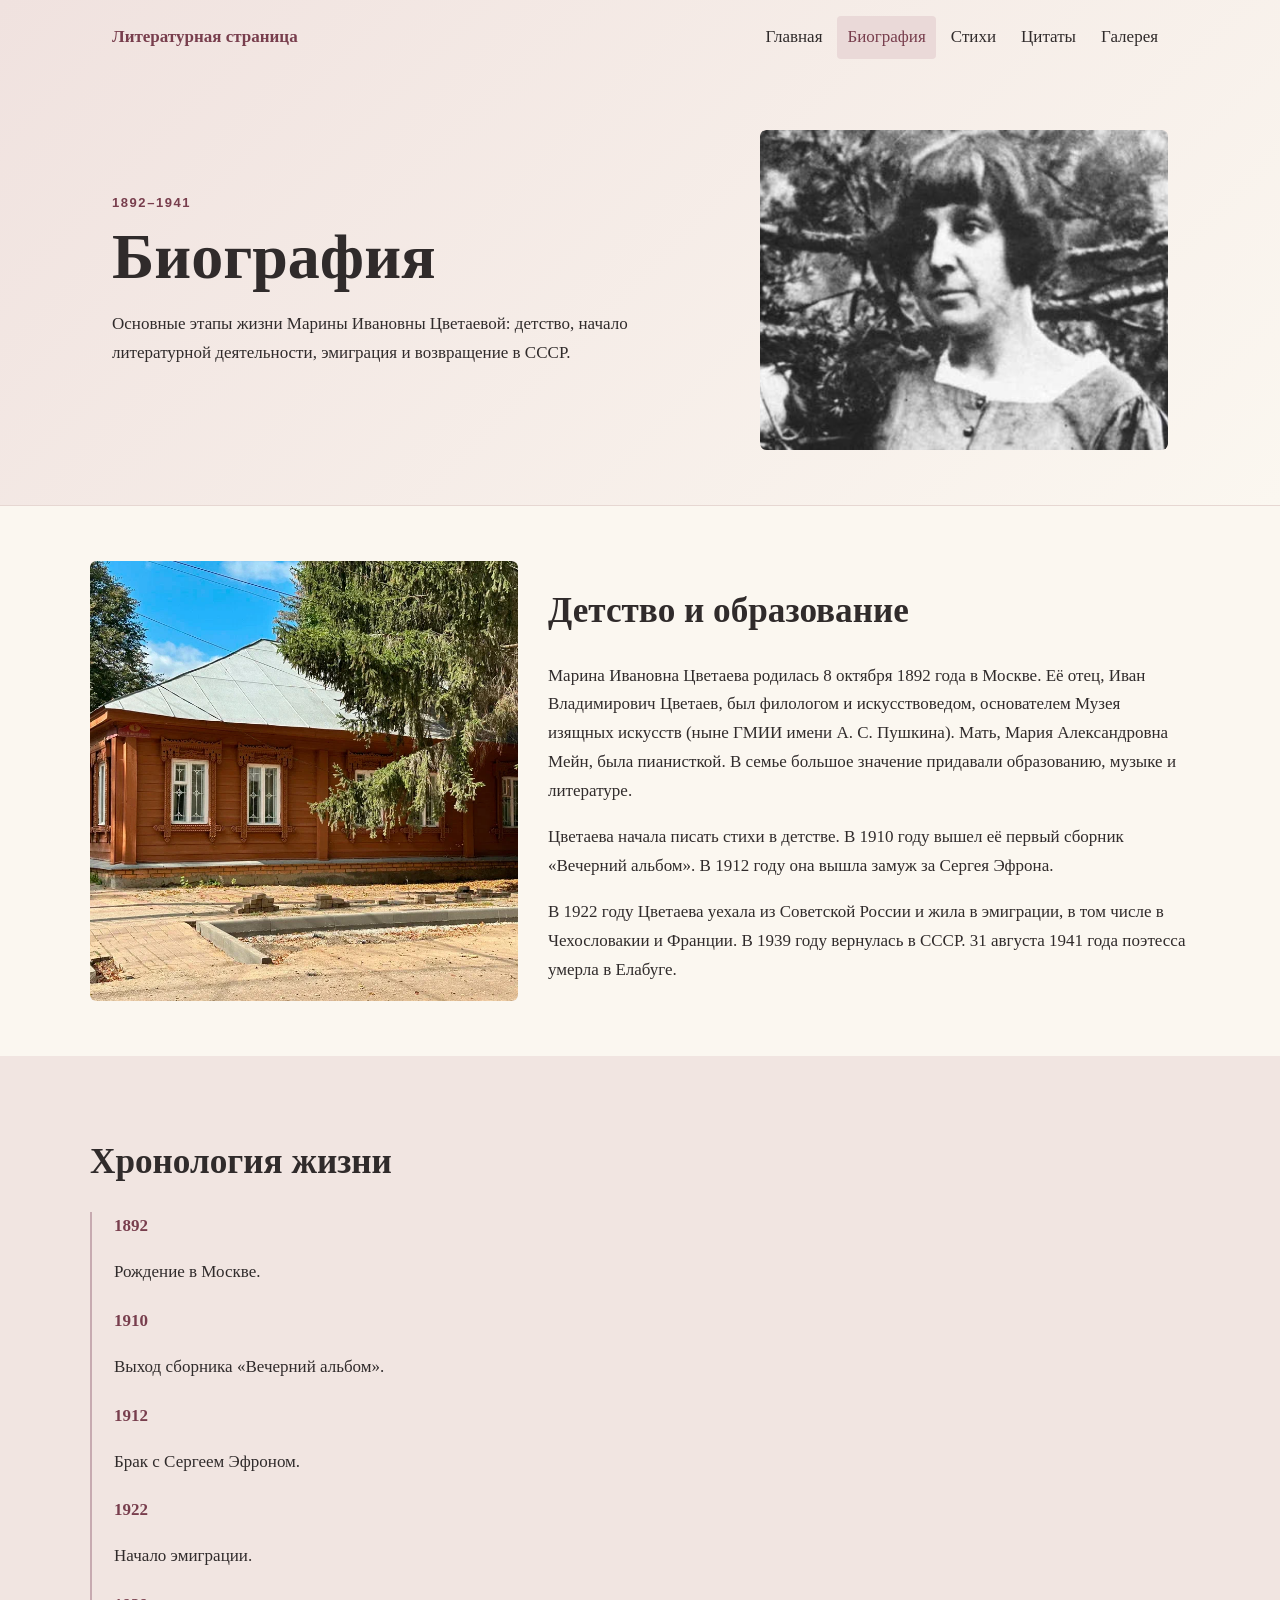
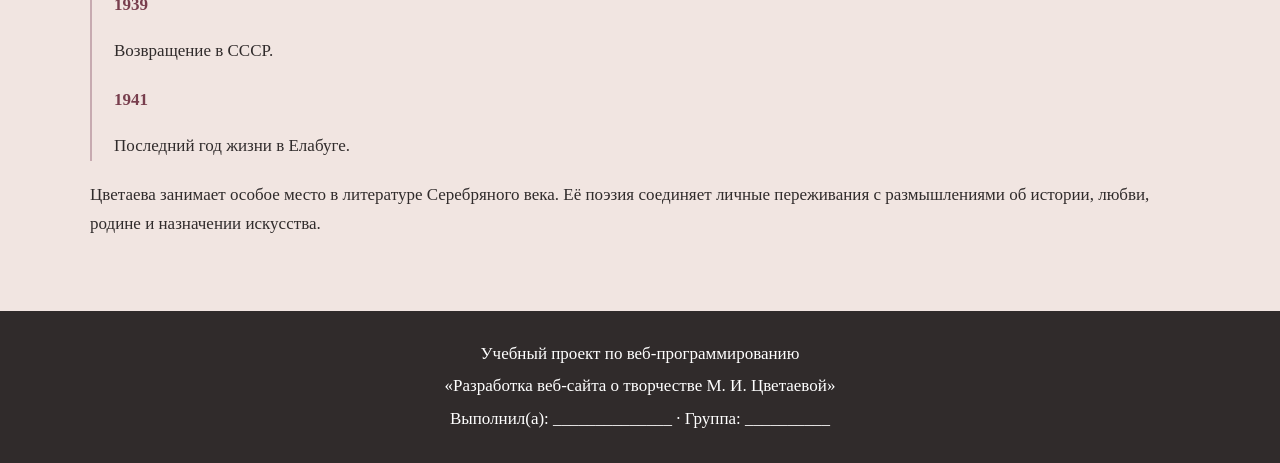
==== biography.html @ 36ae3f71 "Add files via upload" ====
<!DOCTYPE html>
<html lang="ru">
 <head>
  <meta charset="UTF-8">
  <meta content="width=device-width,initial-scale=1" name="viewport"/>
  <title>
   Биография Марины Цветаевой
  </title>
  <link href="style.css" rel="stylesheet"/>
 </head>
 <body>
  <!-- ШАПКА САЙТА: меню и вступление -->
  <header>
   <nav>
    <a class="brand" href="index.html">
     Литературная страница
    </a>
    <div class="links">
     <a class="" href="index.html">
      Главная
     </a>
     <a class="active" href="biography.html">
      Биография
     </a>
     <a class="" href="poems.html">
      Стихи
     </a>
     <a class="" href="quotes.html">
      Цитаты
     </a>
     <a class="" href="gallery.html">
      Галерея
     </a>
    </div>
   </nav>
   <div class="hero">
    <div>
     <div class="eyebrow">
      1892–1941
     </div>
     <h1>
      Биография
     </h1>
     <p>
      Основные этапы жизни Марины Ивановны Цветаевой: детство, начало литературной деятельности, эмиграция и возвращение в СССР.
     </p>
    </div>
    <div class="photo-frame hero-photo">
     <img alt="Марина Цветаева на природе" class="site-photo" src="images/cvetaeva-portrait-nature.png"/>
    </div>
   </div>
  </header>
  <!-- ОСНОВНОЕ СОДЕРЖИМОЕ: биография и хронология -->
  <main>
   <section>
    <div class="container two">
     <div class="photo-frame">
      <img alt="Дом-музей Марины Цветаевой" class="site-photo" src="images/cvetaeva-house-museum.png"/>
     </div>
     <div>
      <h2>
       Детство и образование
      </h2>
      <p>
       Марина Ивановна Цветаева родилась 8 октября 1892 года в Москве. Её отец, Иван Владимирович Цветаев, был филологом и искусствоведом, основателем Музея изящных искусств (ныне ГМИИ имени А. С. Пушкина). Мать, Мария Александровна Мейн, была пианисткой. В семье большое значение придавали образованию, музыке и литературе.
      </p>
      <p>
       Цветаева начала писать стихи в детстве. В 1910 году вышел её первый сборник «Вечерний альбом». В 1912 году она вышла замуж за Сергея Эфрона.
      </p>
      <p>
       В 1922 году Цветаева уехала из Советской России и жила в эмиграции, в том числе в Чехословакии и Франции. В 1939 году вернулась в СССР. 31 августа 1941 года поэтесса умерла в Елабуге.
      </p>
     </div>
    </div>
   </section>
   <section class="soft">
    <div class="container">
     <h2>
      Хронология жизни
     </h2>
     <div class="timeline">
      <article>
       <b class="year">
        1892
       </b>
       <p>
        Рождение в Москве.
       </p>
      </article>
      <article>
       <b class="year">
        1910
       </b>
       <p>
        Выход сборника «Вечерний альбом».
       </p>
      </article>
      <article>
       <b class="year">
        1912
       </b>
       <p>
        Брак с Сергеем Эфроном.
       </p>
      </article>
      <article>
       <b class="year">
        1922
       </b>
       <p>
        Начало эмиграции.
       </p>
      </article>
      <article>
       <b class="year">
        1939
       </b>
       <p>
        Возвращение в СССР.
       </p>
      </article>
      <article>
       <b class="year">
        1941
       </b>
       <p>
        Последний год жизни в Елабуге.
       </p>
      </article>
     </div>
     <p>
      Цветаева занимает особое место в литературе Серебряного века. Её поэзия соединяет личные переживания с размышлениями об истории, любви, родине и назначении искусства.
     </p>
    </div>
   </section>
  </main>
  <!-- ПОДВАЛ САЙТА -->
  <footer>
   <p>
    Учебный проект по веб-программированию
   </p>
   <p>
    «Разработка веб-сайта о творчестве М. И. Цветаевой»
   </p>
   <p>
    Выполнил(а): ______________ · Группа: __________
   </p>
  </footer>
 </body>
</html>
---- style.css ----
/* ОБЩИЕ СТИЛИ: цвета, шрифты, отступы и оформление блоков */
body {
    margin:0;
    background:#fbf7f0;
    color:#302b2b;
    font:17px/1.7 Georgia,'Times New Roman',serif;
}
* {
    box-sizing:border-box;
}
header {
    background:linear-gradient(135deg,#f0e2df,#fbf7f0);
    border-bottom:1px solid #e6d7d2;
}
nav {
    max-width:1100px;
    margin:auto;
    padding:16px 22px;
    display:flex;
    justify-content:space-between;
    align-items:center;
    gap:12px;
    flex-wrap:wrap;
}
.brand {
    color:#783e4d;
    font-weight:bold;
    text-decoration:none;
}
.links {
    display:flex;
    gap:5px;
    flex-wrap:wrap;
}
.links a {
    padding:7px 10px;
    border-radius:4px;
    text-decoration:none;
    color:#302b2b;
}
.links a:hover,.links .active {
    background:#ead9d8;
    color:#783e4d;
}
.hero {
    max-width:1100px;
    margin:auto;
    padding:55px 22px;
    display:grid;
    grid-template-columns:1.2fr .8fr;
    gap:35px;
    align-items:center;
}
h1 {
    font-size:clamp(2.5rem,5vw,4.4rem);
    line-height:1.1;
    margin:12px 0;
}
h2 {
    font-size:2.2rem;
    line-height:1.2;
}
h3 {
    color:#783e4d;
}
.eyebrow {
    color:#783e4d;
    text-transform:uppercase;
    letter-spacing:.12em;
    font:bold 13px Arial;
}
.button {
    display:inline-block;
    background:#783e4d;
    color:white;
    text-decoration:none;
    padding:9px 16px;
    border-radius:4px;
    margin:8px 6px 0 0;
    transition:.2s;
}
.button:hover {
    background:#5e2d3a;
    transform:translateY(-2px);
}
section {
    padding:55px 22px;
}
.container {
    max-width:1100px;
    margin:auto;
}
.soft {
    background:#f1e5e1;
}
.grid {
    display:grid;
    grid-template-columns:repeat(3,1fr);
    gap:18px;
}
.two {
    display:grid;
    grid-template-columns:.8fr 1.2fr;
    gap:30px;
}
.card,.poem {
    padding:22px;
    background:#fffdf9;
    border:1px solid #e6d7d2;
    border-radius:6px;
}
.card:hover {
    transform:translateY(-2px);
}
.placeholder {
    min-height:250px;
    border:2px dashed #b99ca2;
    background:#ffffff70;
    display:flex;
    align-items:center;
    justify-content:center;
    text-align:center;
    padding:18px;
    color:#756b68;
    border-radius:6px;
}
.placeholder img {
    width:100%;
    height:100%;
    object-fit:cover;
}
.poems {
    display:grid;
    grid-template-columns:repeat(2,1fr);
    gap:18px;
}
.poem-text {
    white-space:pre-line;
}
.quote {
    padding:18px;
    border-left:4px solid #783e4d;
    background:#fffdf9;
    font-style:italic;
}
.gallery {
    display:grid;
    grid-template-columns:repeat(3,1fr);
    gap:18px;
}
.gallery figure {
    margin:0;
}
.gallery .placeholder {
    min-height:200px;
}
figcaption {
    font-size:14px;
    color:#756b68;
}
footer {
    background:#302b2b;
    color:#fff;
    padding:25px;
    text-align:center;
}
footer p {
    margin:4px;
}
.timeline {
    border-left:2px solid #c7aab0;
    padding-left:22px;
}
.timeline article {
    margin:20px 0;
}
.year {
    color:#783e4d;
    font-weight:bold;
}
.note {
    padding:15px;
    background:#fffaf5;
    border:1px solid #e6d7d2;
}

/* АДАПТИВНОСТЬ: правила для экранов шириной до 760 пикселей */
@media(max-width:760px) {
    .hero,.two {
        grid-template-columns:1fr;
    }
    .grid,.poems,.gallery {
        grid-template-columns:1fr;
    }
    nav {
        justify-content:center;
    }
}


/* ФОТОГРАФИИ: единое отображение изображений на страницах */
.photo-frame {
    min-height: 250px;
    overflow: hidden;
    border-radius: 6px;
    background: #eadfda;
    display: flex;
    align-items: center;
    justify-content: center;
}
.site-photo {
    display: block;
    width: 100%;
    height: 100%;
    min-height: 250px;
    object-fit: cover;
    border-radius: 6px;
}
.hero-photo {
    min-height: 320px;
}
.hero-photo .site-photo {
    min-height: 320px;
    max-height: 430px;
}
.gallery .site-photo {
    height: 230px;
    min-height: 230px;
}


/* Отображение добавленных фотографий */
.image-frame { overflow: hidden; padding: 0; }
.image-frame img { display: block; width: 100%; height: 100%; max-height: 440px; object-fit: cover; }
.gallery figure img { display: block; width: 100%; height: 240px; object-fit: cover; border-radius: 10px; cursor: zoom-in; }
.gallery figure { min-width: 0; }
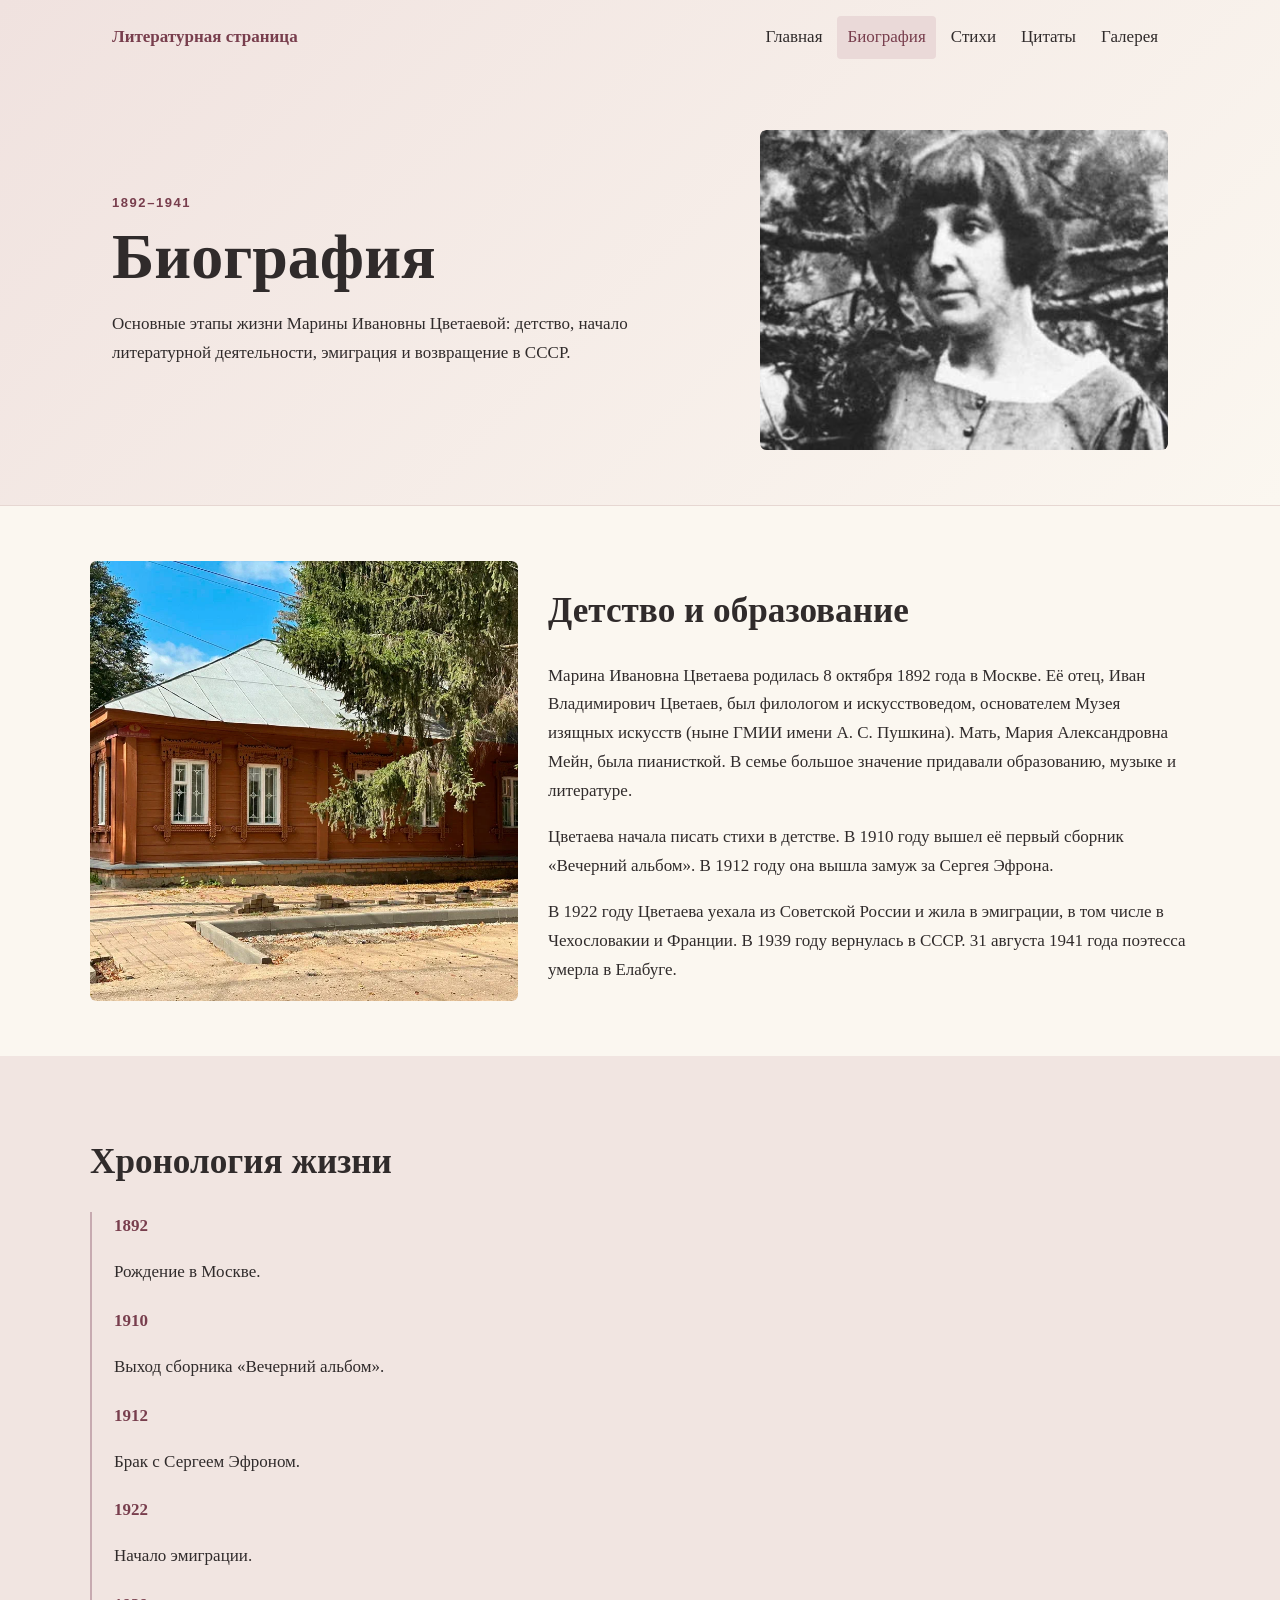
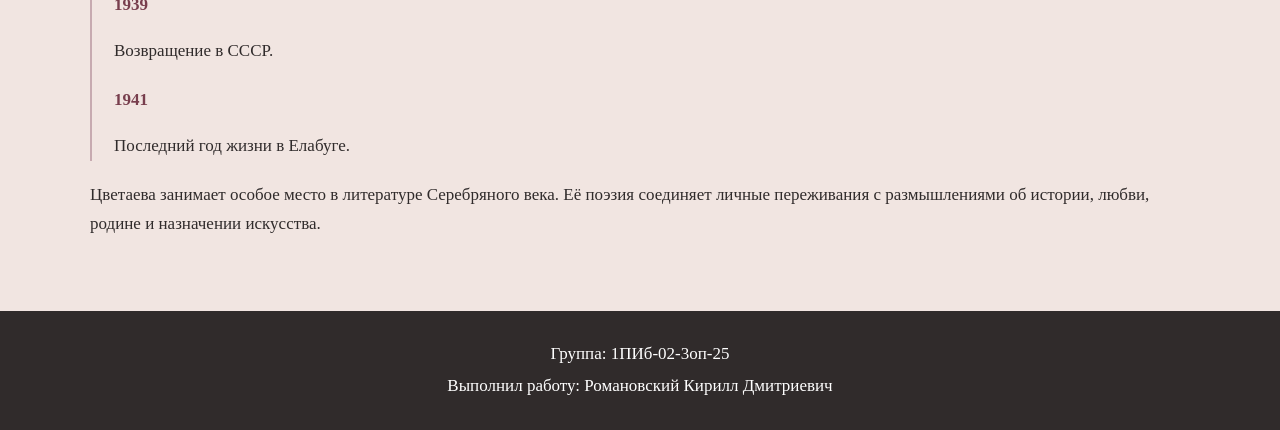
==== commit 02dcf2bc: "Update footer content in biography.html" ====
--- a/biography.html
+++ b/biography.html
@@ -137,13 +137,10 @@
   <!-- ПОДВАЛ САЙТА -->
   <footer>
    <p>
-    Учебный проект по веб-программированию
+    Группа: 1ПИб-02-3оп-25
    </p>
    <p>
-    «Разработка веб-сайта о творчестве М. И. Цветаевой»
-   </p>
-   <p>
-    Выполнил(а): ______________ · Группа: __________
+    Выполнил работу: Романовский Кирилл Дмитриевич
    </p>
   </footer>
  </body>
